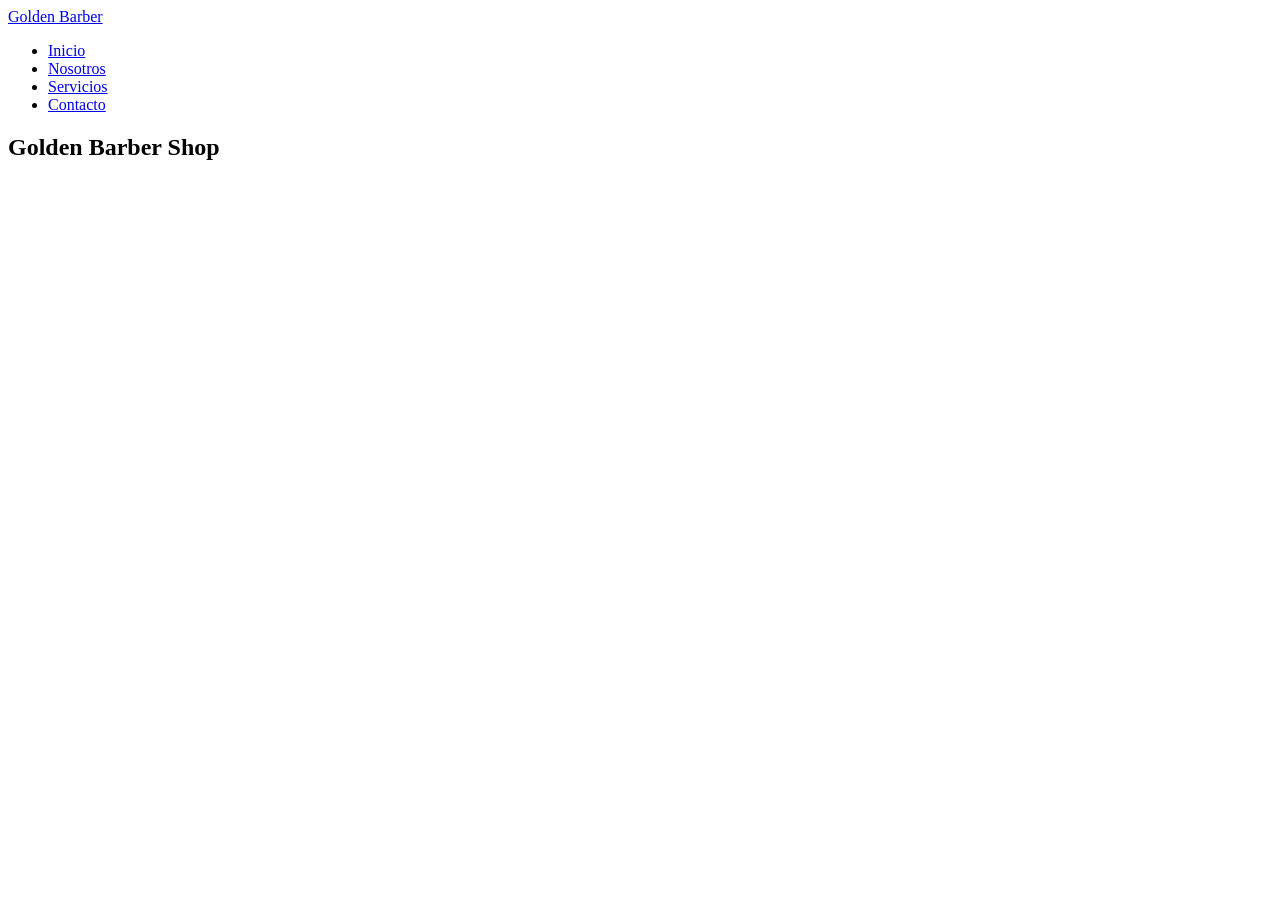
==== index.html @ d850bf94 "Implementado menu de navegacion" ====
<!DOCTYPE html>
<html lang="es">
<head>
    <meta charset="UTF-8">
    <meta name="viewport" content="width=device-width, initial-scale=1.0">
    <title>Golden Barber Shop</title>
    <link rel="stylesheet" href="./css/estilos.css">
</head>
<body>

<header class="header">

    <a href="index.html" class="logo">
        Golden Barber
    </a>

    <nav class="menu">
        <ul>
            <li><a href="index.html">Inicio</a></li>
            <li><a href="nosotros.html">Nosotros</a></li>
            <li><a href="servicios.html">Servicios</a></li>
            <li><a href="contacto.html">Contacto</a></li>
        </ul>
    </nav>

</header>

<main>
    <section class="portada">
        <h1>Golden Barber Shop</h1>
    </section>
</main>

<footer>
</footer>

</body>
</html>
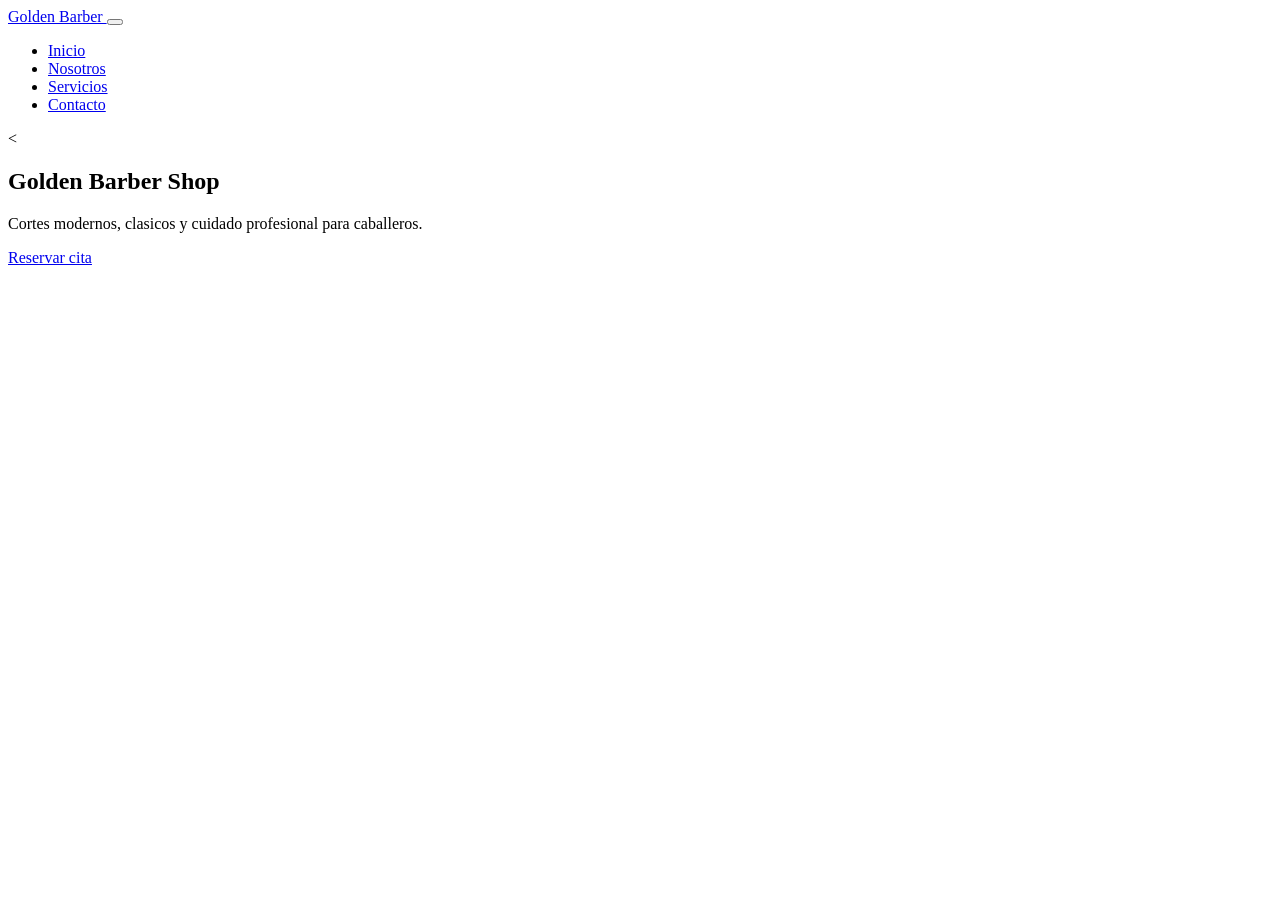
==== commit ac233640: "Agregada portada principal" ====
--- a/index.html
+++ b/index.html
@@ -14,6 +14,12 @@
         Golden Barber
     </a>
 
+    <button class="hamburguesa" id="btnMenu">
+    <span></span>
+    <span></span>
+    <span></span>
+</button>
+
     <nav class="menu">
         <ul>
             <li><a href="index.html">Inicio</a></li>
@@ -25,10 +31,22 @@
 
 </header>
 
-<main>
-    <section class="portada">
-        <h1>Golden Barber Shop</h1>
-    </section>
+<<main>
+
+<section class="portada">
+
+    <h1>Golden Barber Shop</h1>
+
+    <p>
+        Cortes modernos, clasicos y cuidado profesional para caballeros.
+    </p>
+
+    <a href="contacto.html" class="boton">
+        Reservar cita
+    </a>
+
+</section>
+
 </main>
 
 <footer>
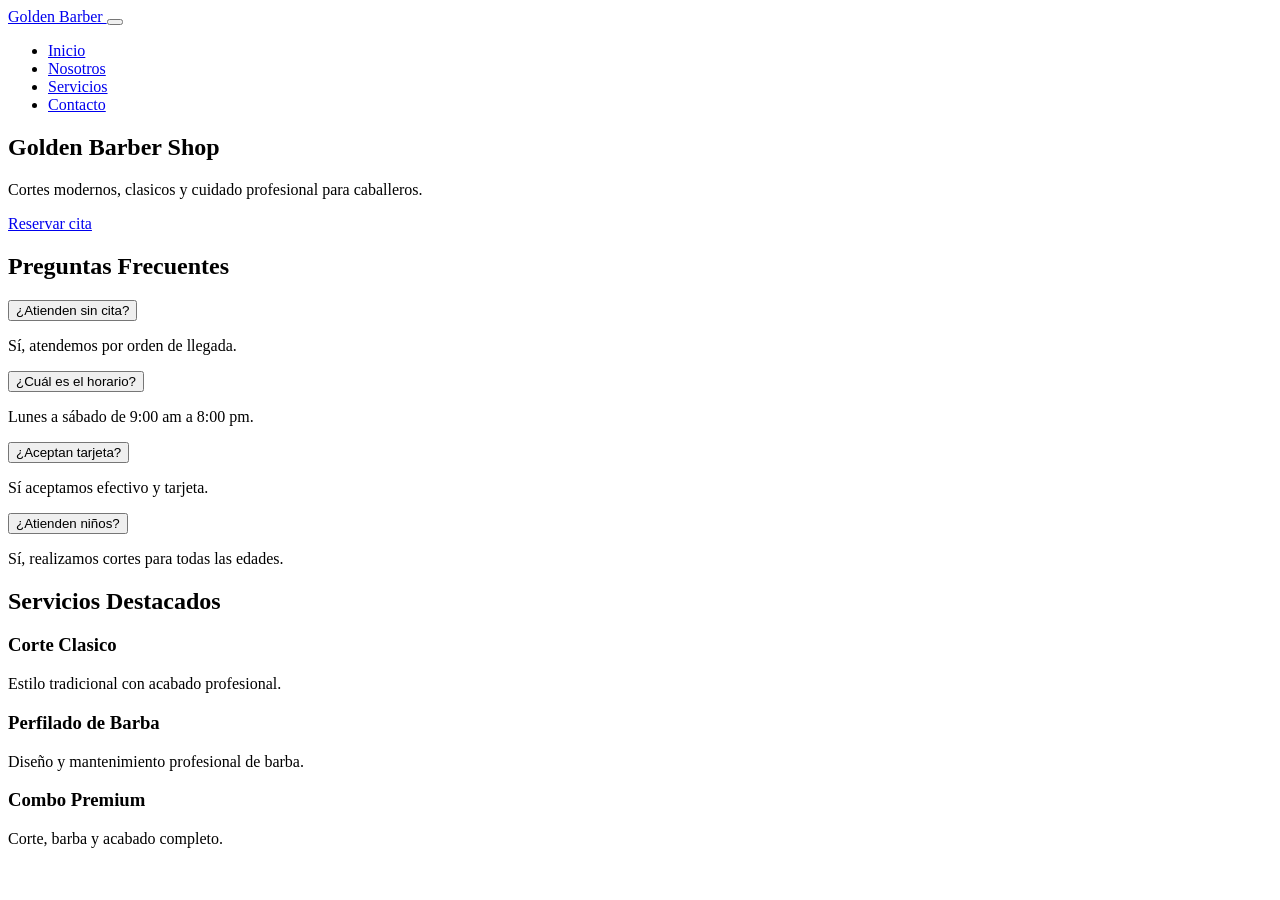
==== commit ad0e7b6b: "Implementadas tarjetas destacadas" ====
--- a/index.html
+++ b/index.html
@@ -31,21 +31,125 @@
 
 </header>
 
-<<main>
+<main>
 
-<section class="portada">
+    <section class="portada">
 
-    <h1>Golden Barber Shop</h1>
+        <h1>Golden Barber Shop</h1>
 
-    <p>
-        Cortes modernos, clasicos y cuidado profesional para caballeros.
-    </p>
+        <p>
+            Cortes modernos, clasicos y cuidado profesional para caballeros.
+        </p>
 
-    <a href="contacto.html" class="boton">
-        Reservar cita
-    </a>
+        <a href="contacto.html" class="boton">
+            Reservar cita
+        </a>
+
+    </section>
+<section class="preguntas contenedor">
+
+    <h2>Preguntas Frecuentes</h2>
+
+    <div class="accordion">
+
+        <div class="item">
+
+            <button class="titulo">
+                ¿Atienden sin cita?
+            </button>
+
+            <div class="contenido">
+                <p>
+                    Sí, atendemos por orden de llegada.
+                </p>
+            </div>
+
+        </div>
+
+        <div class="item">
+
+            <button class="titulo">
+                ¿Cuál es el horario?
+            </button>
+
+            <div class="contenido">
+                <p>
+                    Lunes a sábado de 9:00 am a 8:00 pm.
+                </p>
+            </div>
+
+        </div>
+
+        <div class="item">
+
+            <button class="titulo">
+                ¿Aceptan tarjeta?
+            </button>
+
+            <div class="contenido">
+                <p>
+                    Sí aceptamos efectivo y tarjeta.
+                </p>
+            </div>
+
+        </div>
+
+        <div class="item">
+
+            <button class="titulo">
+                ¿Atienden niños?
+            </button>
+
+            <div class="contenido">
+                <p>
+                    Sí, realizamos cortes para todas las edades.
+                </p>
+            </div>
+
+        </div>
+
+    </div>
 
 </section>
+    <section class="servicio contenedor">
+
+        <h2>Servicios Destacados</h2>
+
+        <div class="cards">
+
+            <article class="tarjeta">
+
+                <h3>Corte Clasico</h3>
+
+                <p>
+                    Estilo tradicional con acabado profesional.
+                </p>
+
+            </article>
+
+            <article class="tarjeta">
+
+                <h3>Perfilado de Barba</h3>
+
+                <p>
+                    Diseño y mantenimiento profesional de barba.
+                </p>
+
+            </article>
+
+            <article class="tarjeta">
+
+                <h3>Combo Premium</h3>
+
+                <p>
+                    Corte, barba y acabado completo.
+                </p>
+
+            </article>
+
+        </div>
+
+    </section>
 
 </main>
 
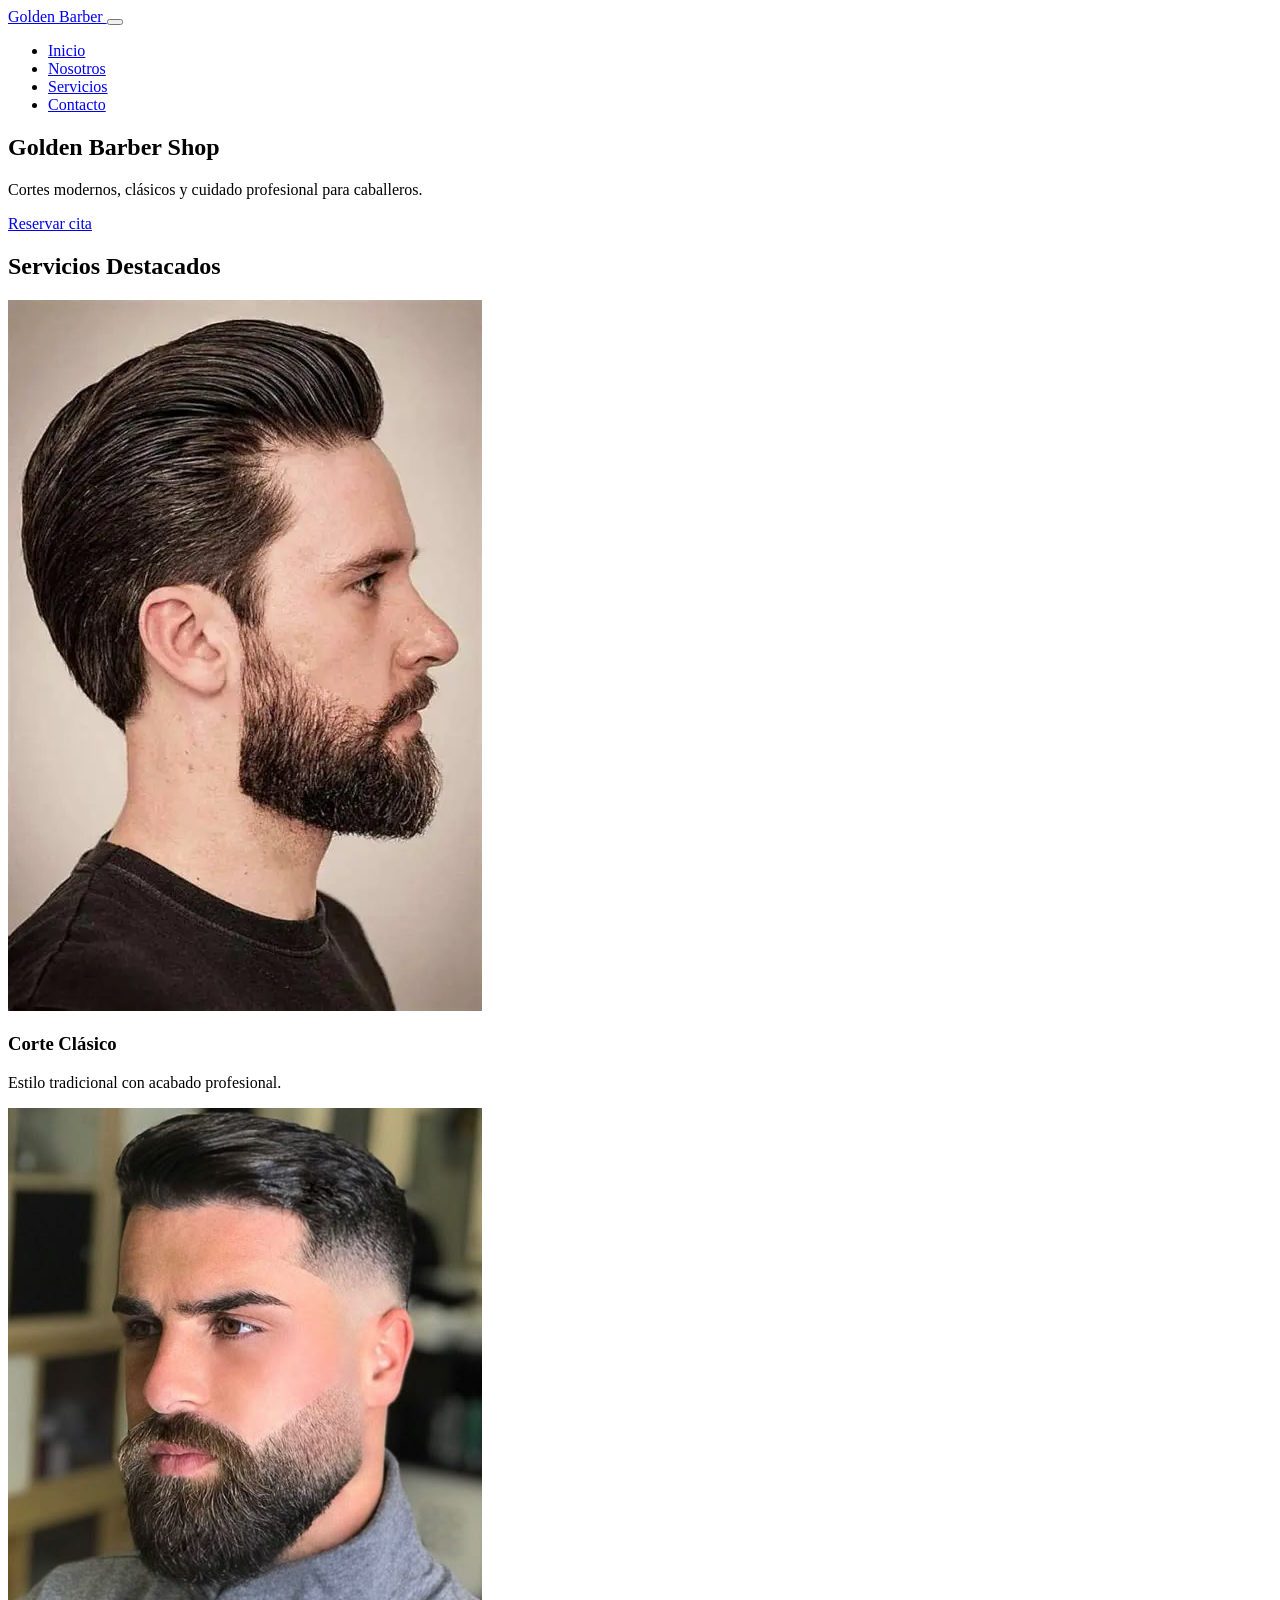
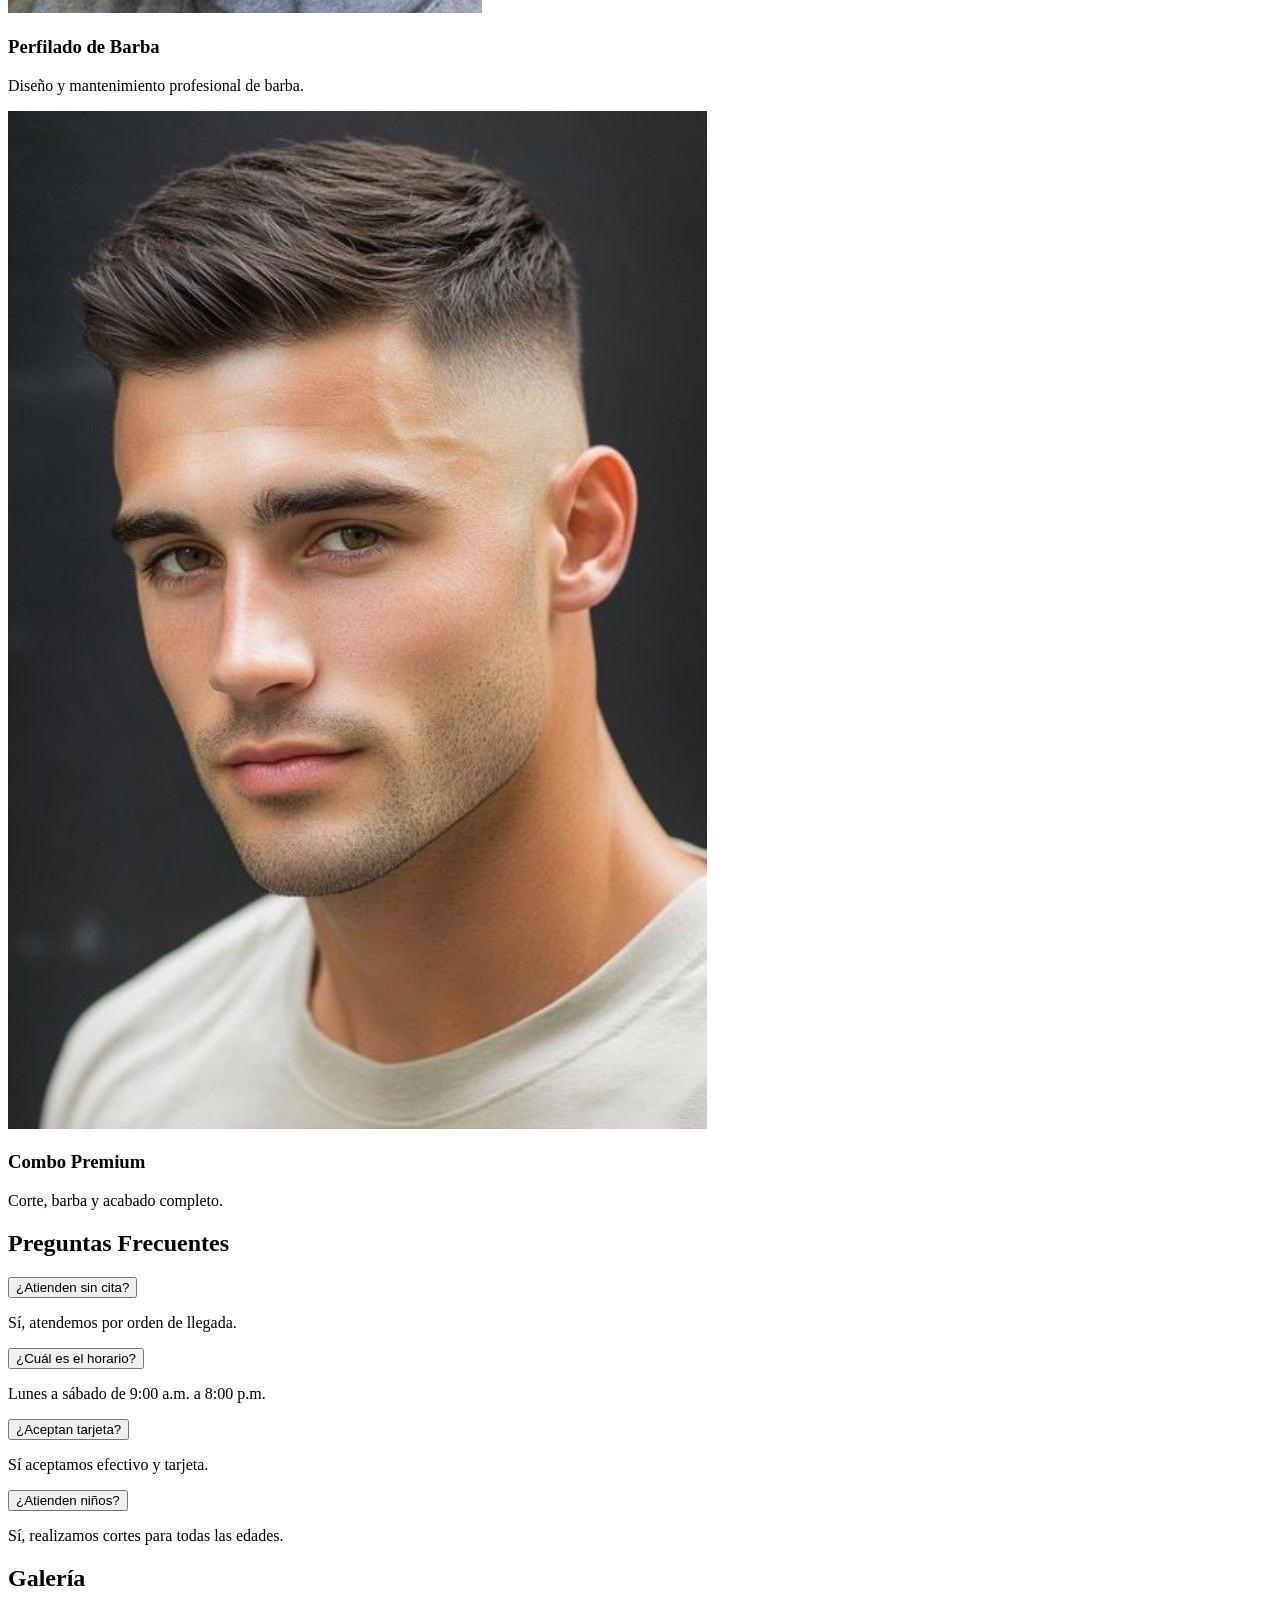
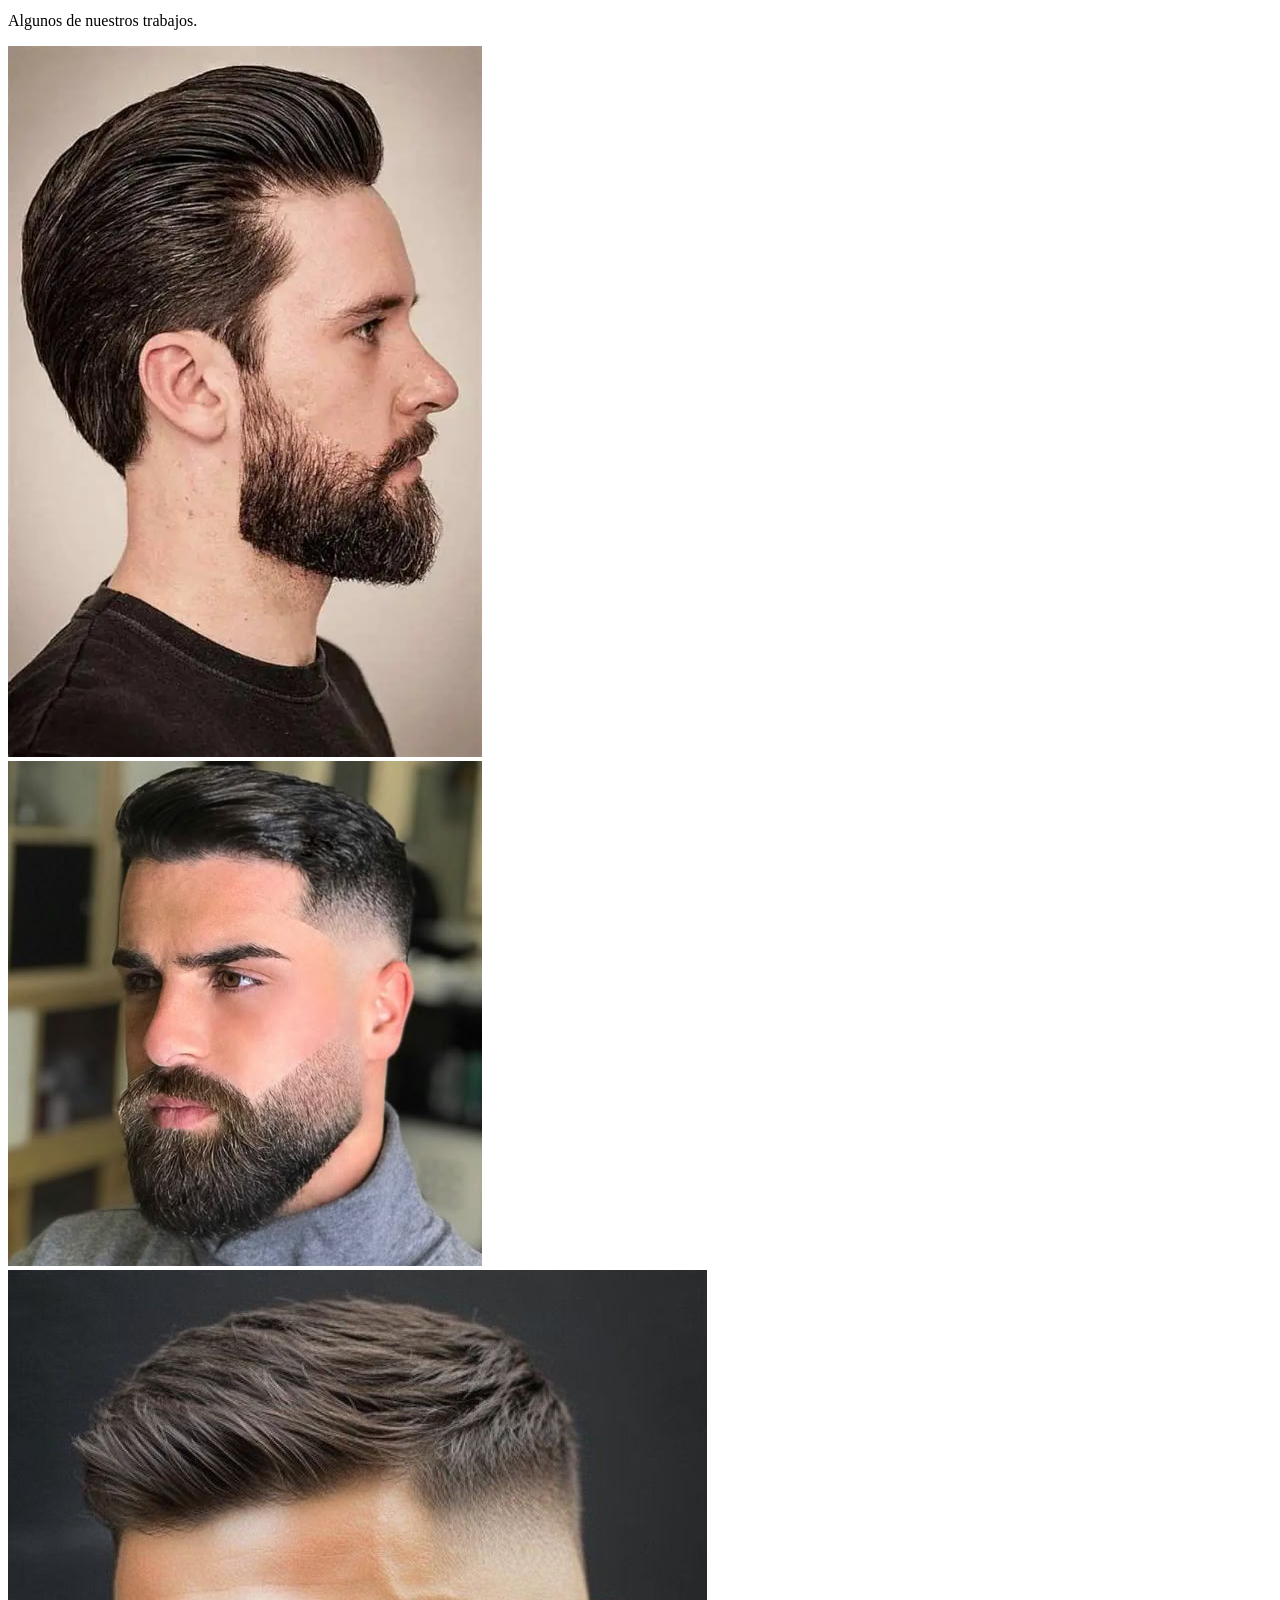
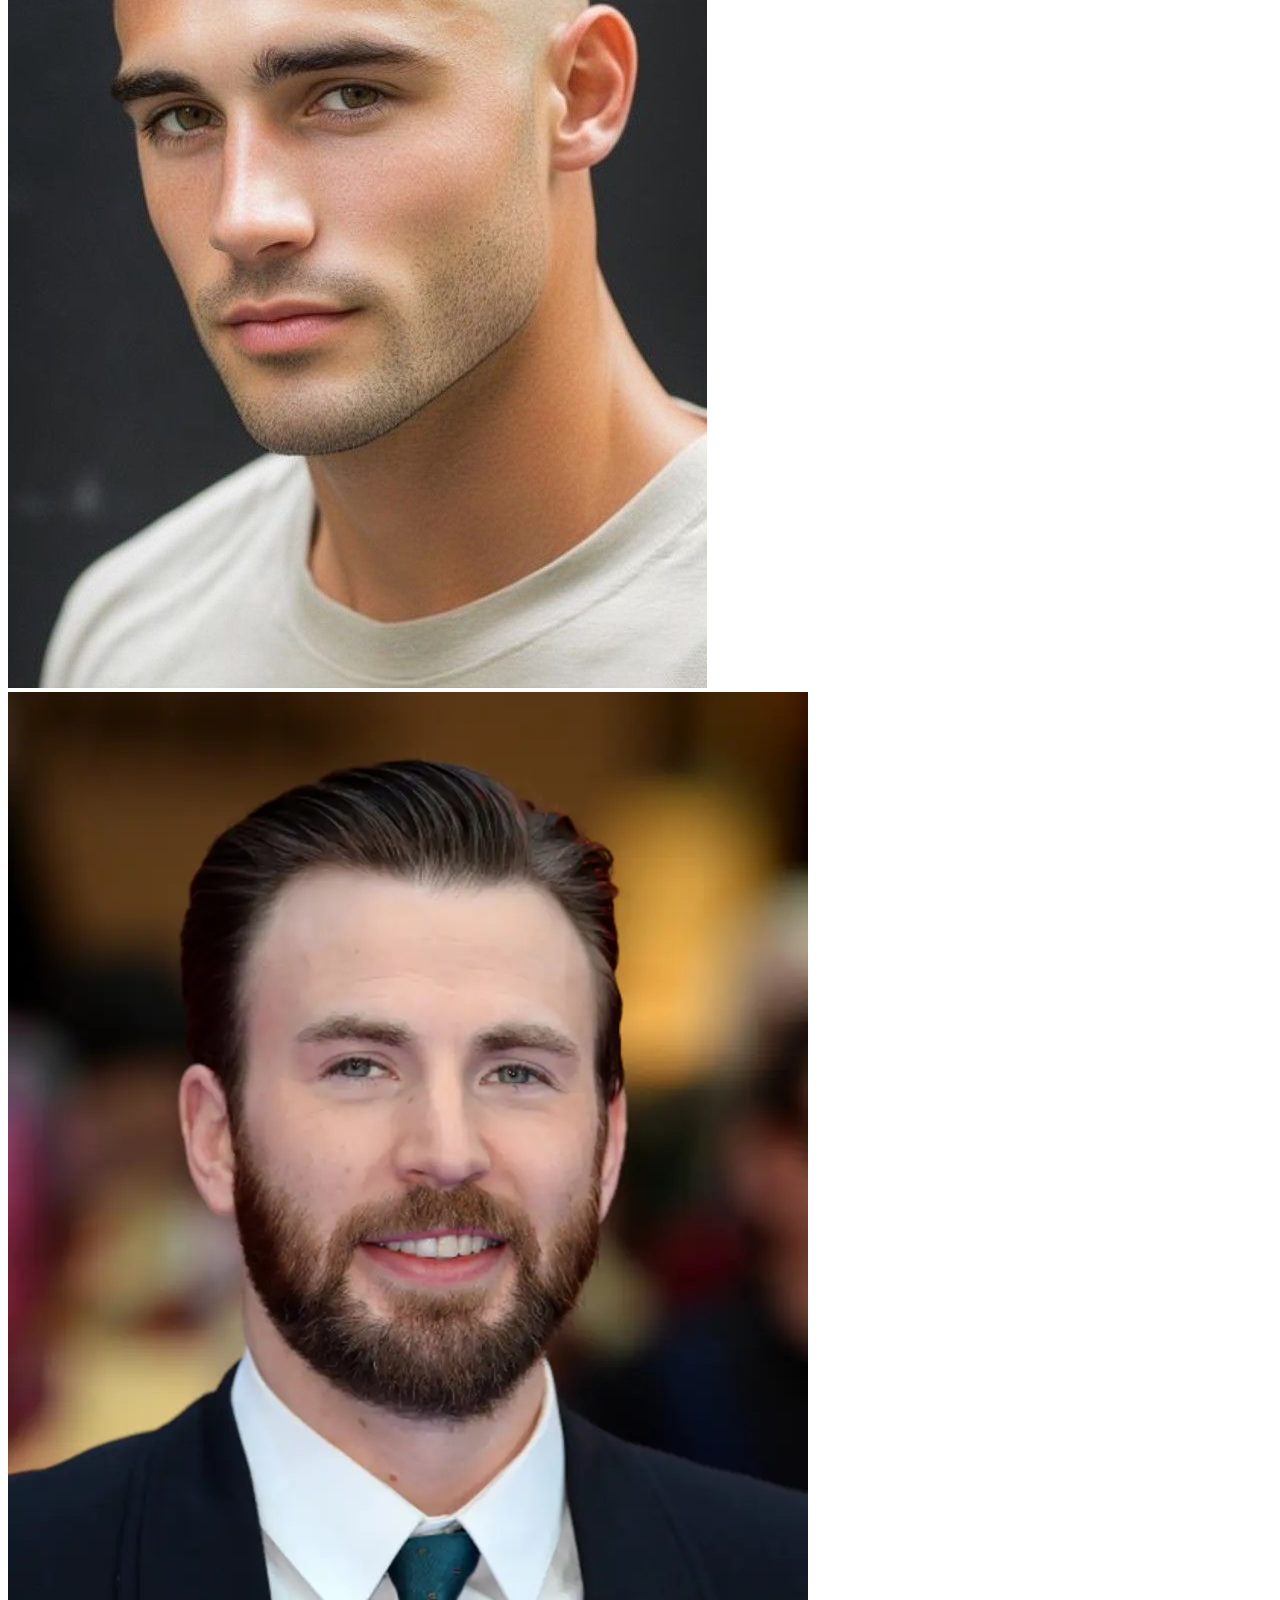
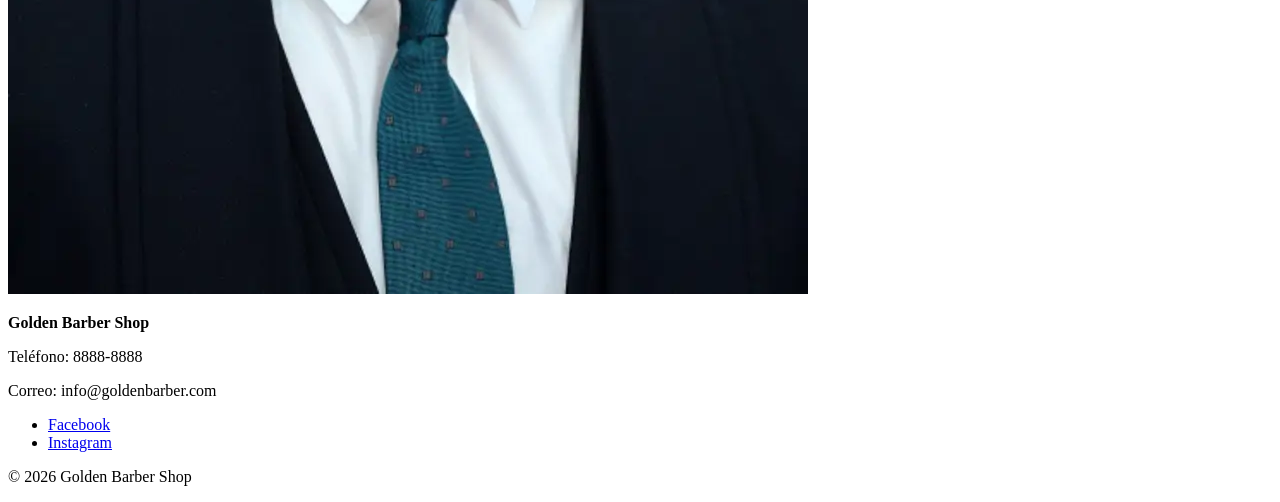
==== commit eb219ea7: "Implementado footer global" ====
--- a/index.html
+++ b/index.html
@@ -15,10 +15,10 @@
     </a>
 
     <button class="hamburguesa" id="btnMenu">
-    <span></span>
-    <span></span>
-    <span></span>
-</button>
+        <span></span>
+        <span></span>
+        <span></span>
+    </button>
 
     <nav class="menu">
         <ul>
@@ -38,7 +38,7 @@
         <h1>Golden Barber Shop</h1>
 
         <p>
-            Cortes modernos, clasicos y cuidado profesional para caballeros.
+            Cortes modernos, clásicos y cuidado profesional para caballeros.
         </p>
 
         <a href="contacto.html" class="boton">
@@ -46,71 +46,7 @@
         </a>
 
     </section>
-<section class="preguntas contenedor">
-
-    <h2>Preguntas Frecuentes</h2>
-
-    <div class="accordion">
-
-        <div class="item">
-
-            <button class="titulo">
-                ¿Atienden sin cita?
-            </button>
-
-            <div class="contenido">
-                <p>
-                    Sí, atendemos por orden de llegada.
-                </p>
-            </div>
-
-        </div>
-
-        <div class="item">
-
-            <button class="titulo">
-                ¿Cuál es el horario?
-            </button>
-
-            <div class="contenido">
-                <p>
-                    Lunes a sábado de 9:00 am a 8:00 pm.
-                </p>
-            </div>
-
-        </div>
-
-        <div class="item">
-
-            <button class="titulo">
-                ¿Aceptan tarjeta?
-            </button>
-
-            <div class="contenido">
-                <p>
-                    Sí aceptamos efectivo y tarjeta.
-                </p>
-            </div>
-
-        </div>
-
-        <div class="item">
-
-            <button class="titulo">
-                ¿Atienden niños?
-            </button>
-
-            <div class="contenido">
-                <p>
-                    Sí, realizamos cortes para todas las edades.
-                </p>
-            </div>
-
-        </div>
-
-    </div>
-
-</section>
+
     <section class="servicio contenedor">
 
         <h2>Servicios Destacados</h2>
@@ -119,7 +55,9 @@
 
             <article class="tarjeta">
 
-                <h3>Corte Clasico</h3>
+                <img src="./img/corte1.jpg" alt="Corte clásico">
+
+                <h3>Corte Clásico</h3>
 
                 <p>
                     Estilo tradicional con acabado profesional.
@@ -129,6 +67,8 @@
 
             <article class="tarjeta">
 
+                <img src="./img/corte2.jpg" alt="Perfilado de barba">
+
                 <h3>Perfilado de Barba</h3>
 
                 <p>
@@ -139,6 +79,8 @@
 
             <article class="tarjeta">
 
+                <img src="./img/corte3.jpg" alt="Combo premium">
+
                 <h3>Combo Premium</h3>
 
                 <p>
@@ -151,10 +93,145 @@
 
     </section>
 
+    <section class="preguntas contenedor">
+
+        <h2>Preguntas Frecuentes</h2>
+
+        <div class="accordion">
+
+            <div class="item">
+
+                <button class="titulo">
+                    ¿Atienden sin cita?
+                </button>
+
+                <div class="contenido">
+                    <p>
+                        Sí, atendemos por orden de llegada.
+                    </p>
+                </div>
+
+            </div>
+
+            <div class="item">
+
+                <button class="titulo">
+                    ¿Cuál es el horario?
+                </button>
+
+                <div class="contenido">
+                    <p>
+                        Lunes a sábado de 9:00 a.m. a 8:00 p.m.
+                    </p>
+                </div>
+
+            </div>
+
+            <div class="item">
+
+                <button class="titulo">
+                    ¿Aceptan tarjeta?
+                </button>
+
+                <div class="contenido">
+                    <p>
+                        Sí aceptamos efectivo y tarjeta.
+                    </p>
+                </div>
+
+            </div>
+
+            <div class="item">
+
+                <button class="titulo">
+                    ¿Atienden niños?
+                </button>
+
+                <div class="contenido">
+                    <p>
+                        Sí, realizamos cortes para todas las edades.
+                    </p>
+                </div>
+
+            </div>
+
+        </div>
+
+    </section>
+
+    <section class="galeria contenedor">
+
+        <h2>Galería</h2>
+
+        <p>
+            Algunos de nuestros trabajos.
+        </p>
+
+        <div class="cards">
+
+            <article class="tarjeta">
+                <img src="./img/corte1.jpg" alt="Corte clásico">
+            </article>
+
+            <article class="tarjeta">
+                <img src="./img/corte2.jpg" alt="Perfilado de barba">
+            </article>
+
+            <article class="tarjeta">
+                <img src="./img/corte3.jpg" alt="Fade profesional">
+            </article>
+
+            <article class="tarjeta">
+                <img src="./img/corte4.jpg" alt="Cliente satisfecho">
+            </article>
+
+        </div>
+
+    </section>
+
 </main>
 
-<footer>
+<footer class="footer">
+
+    <div>
+
+        <p>
+            <strong>Golden Barber Shop</strong>
+        </p>
+
+        <p>
+            Teléfono: 8888-8888
+        </p>
+
+        <p>
+            Correo: info@goldenbarber.com
+        </p>
+
+    </div>
+
+    <ul class="redes">
+
+        <li>
+            <a href="https://www.facebook.com/" target="_blank">
+                Facebook
+            </a>
+        </li>
+
+        <li>
+            <a href="https://www.instagram.com/" target="_blank">
+                Instagram
+            </a>
+        </li>
+
+    </ul>
+
+    <p>
+        &copy; 2026 Golden Barber Shop
+    </p>
+
 </footer>
+
+<script src="./js/main.js"></script>
 
 </body>
 </html>
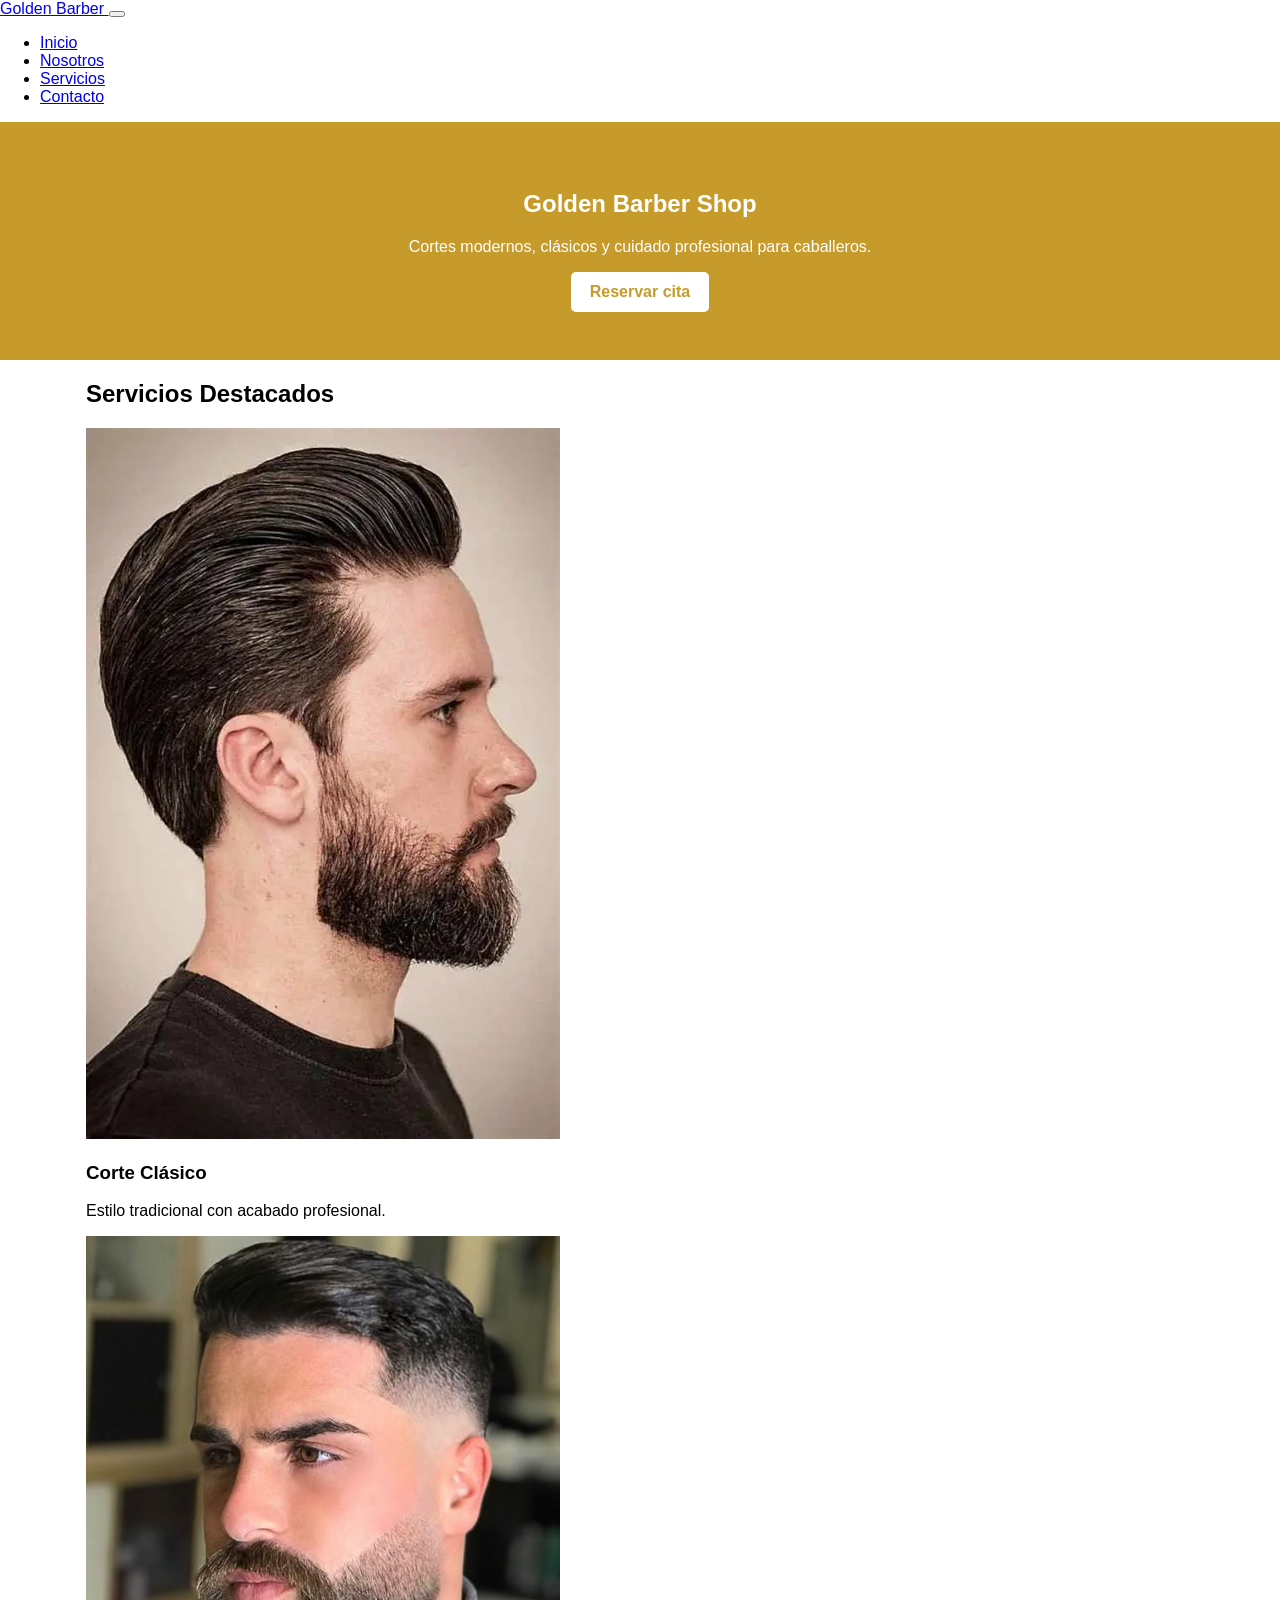
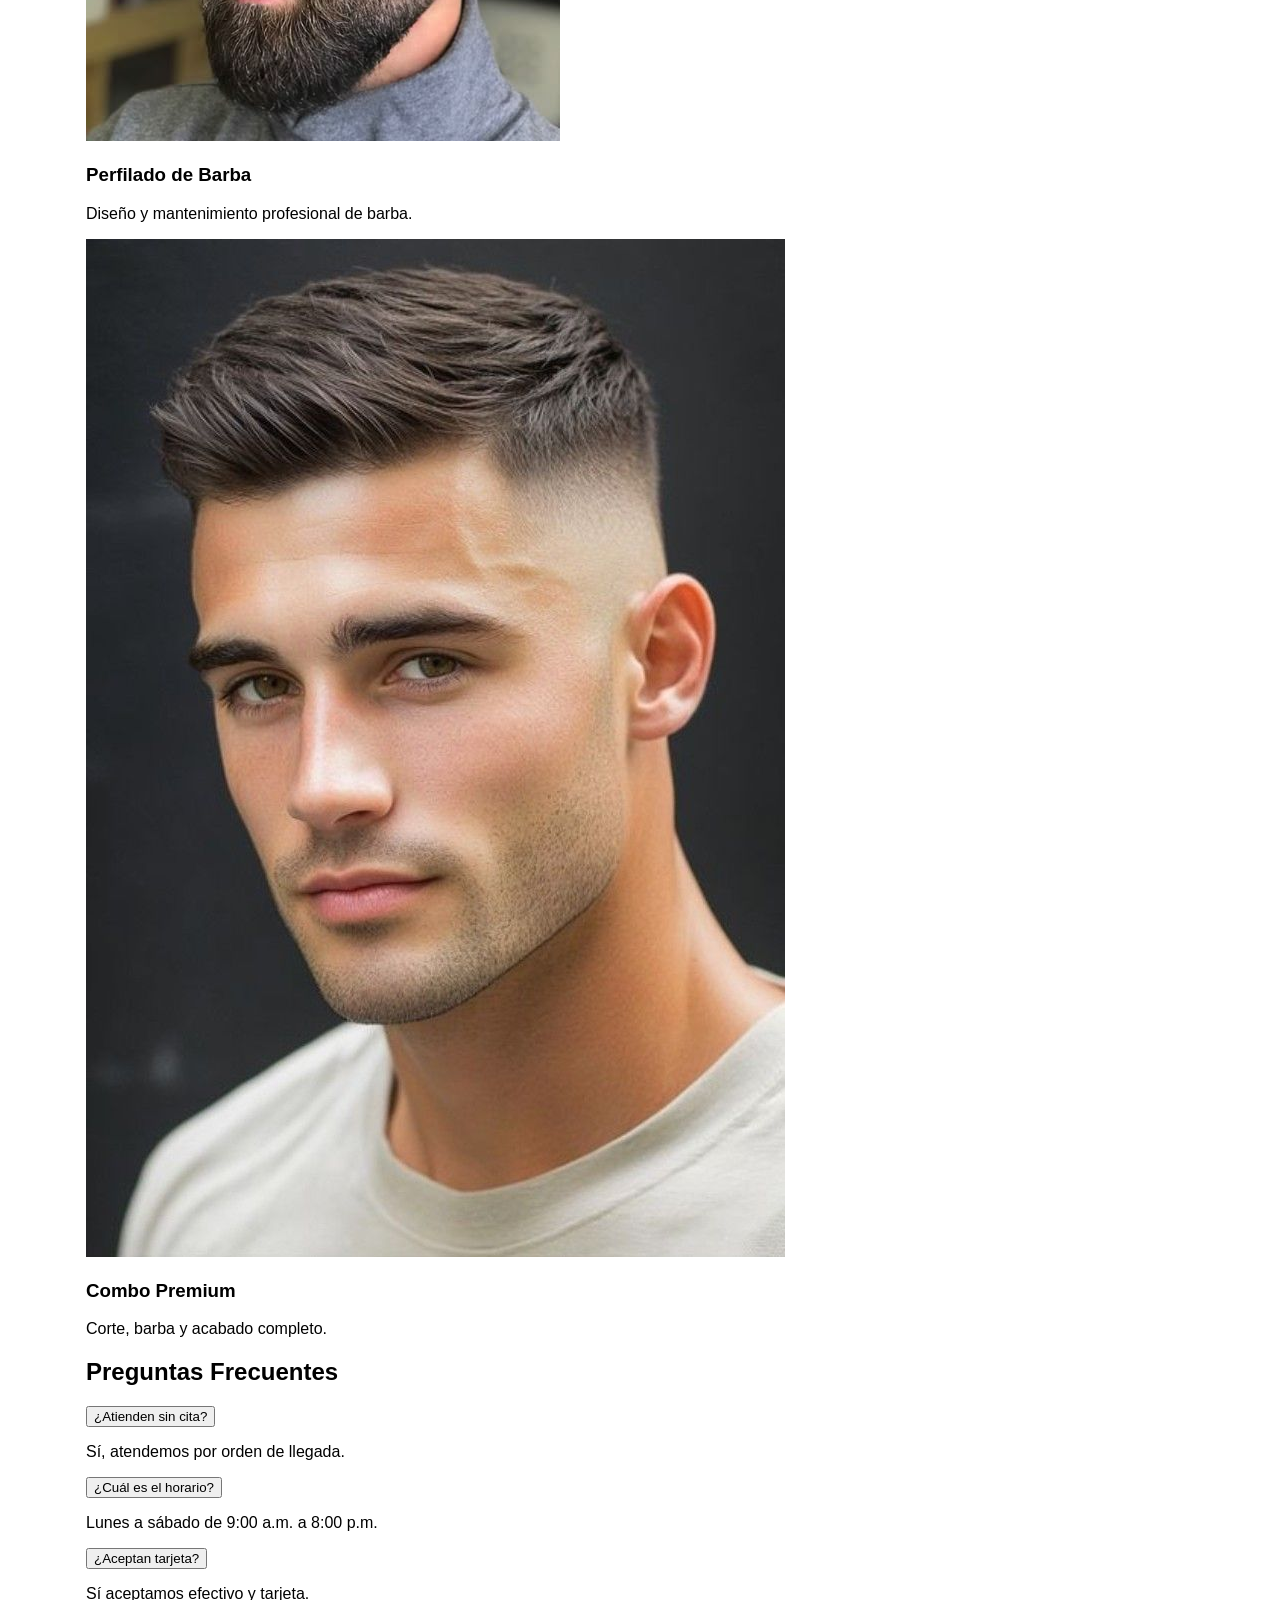
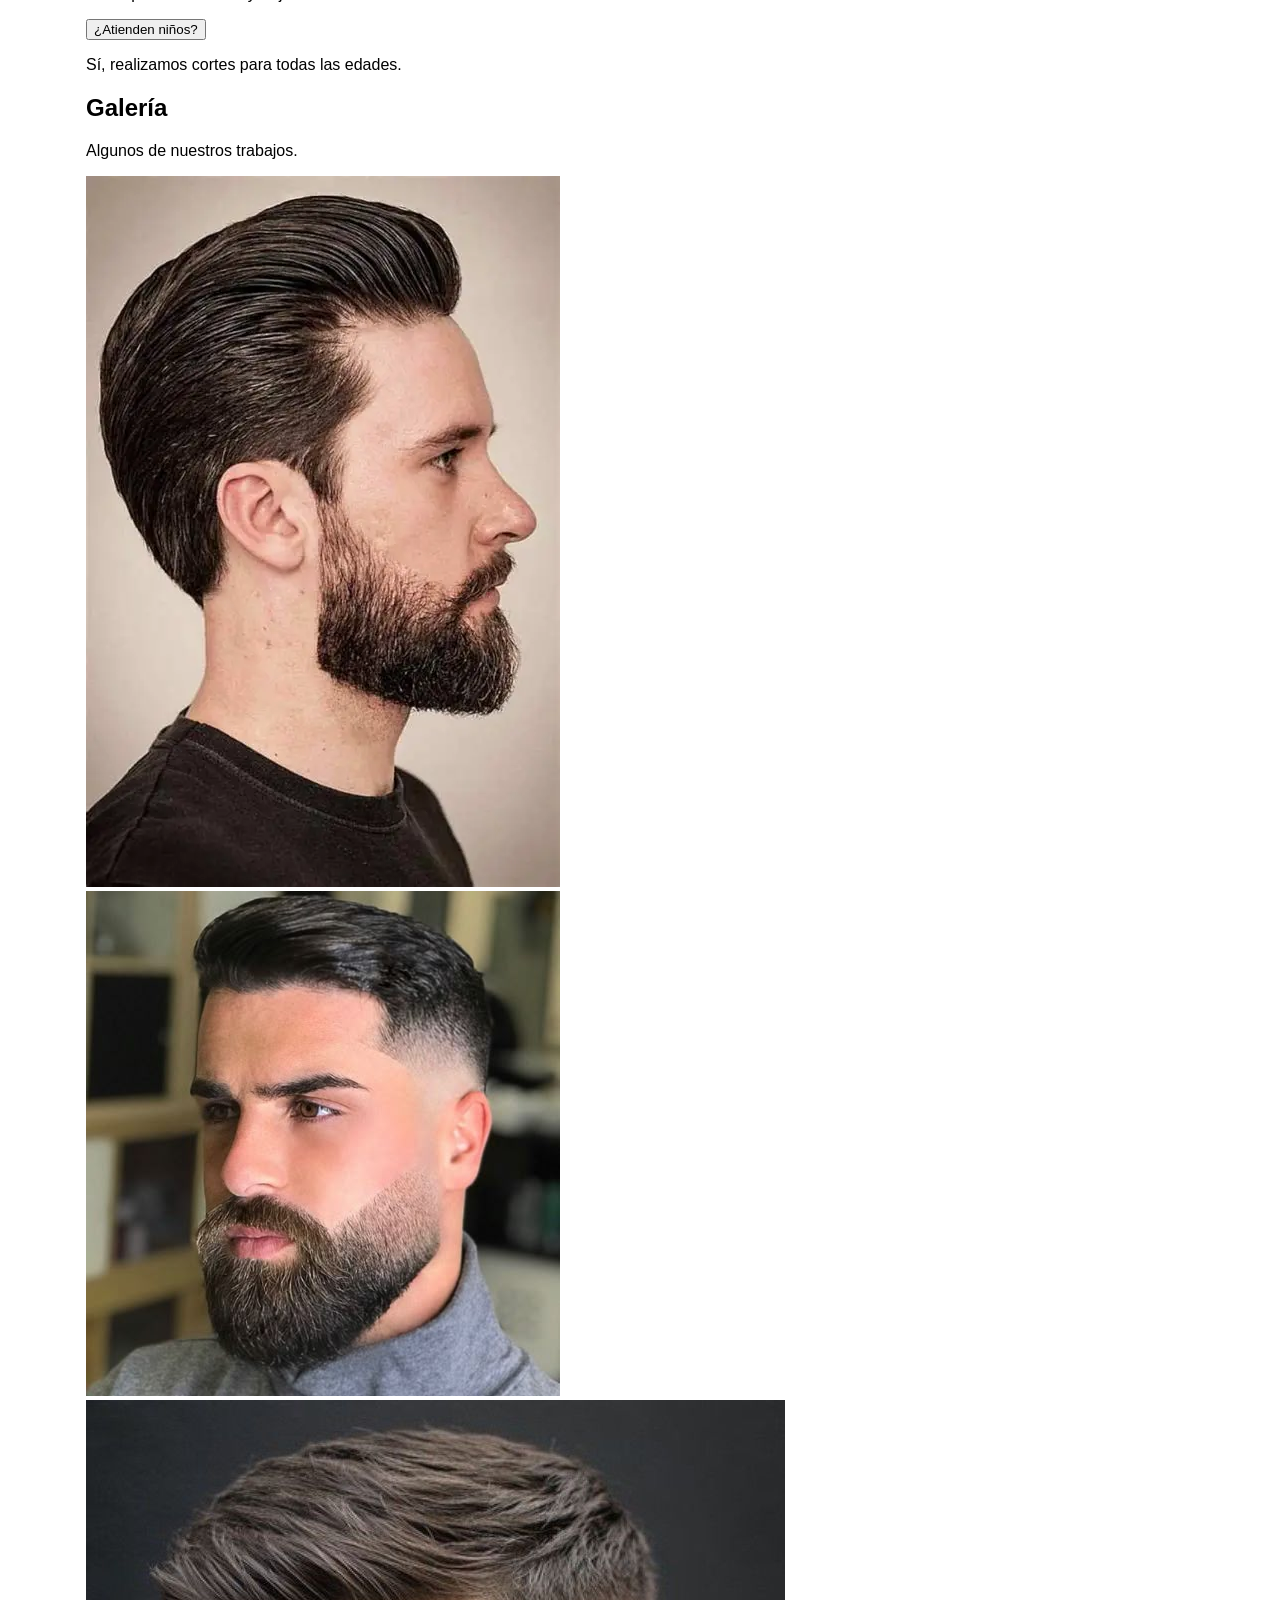
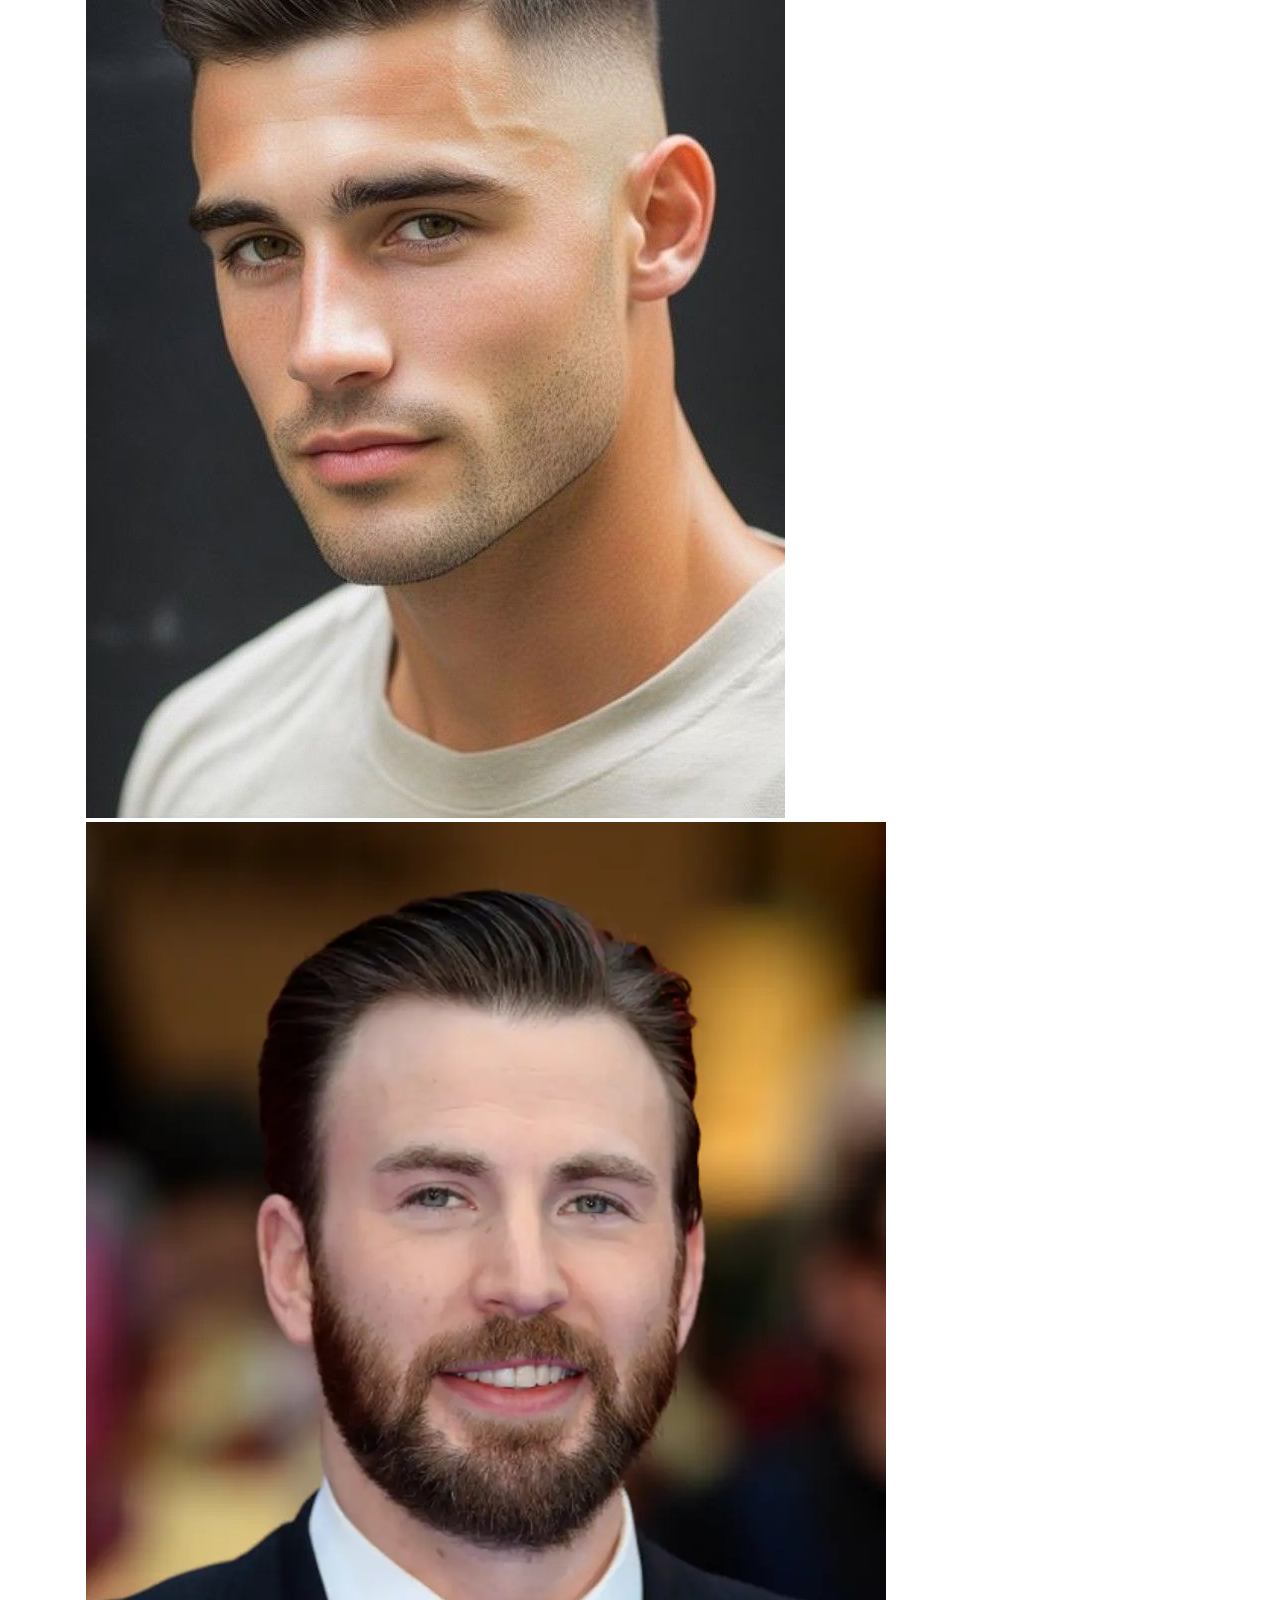
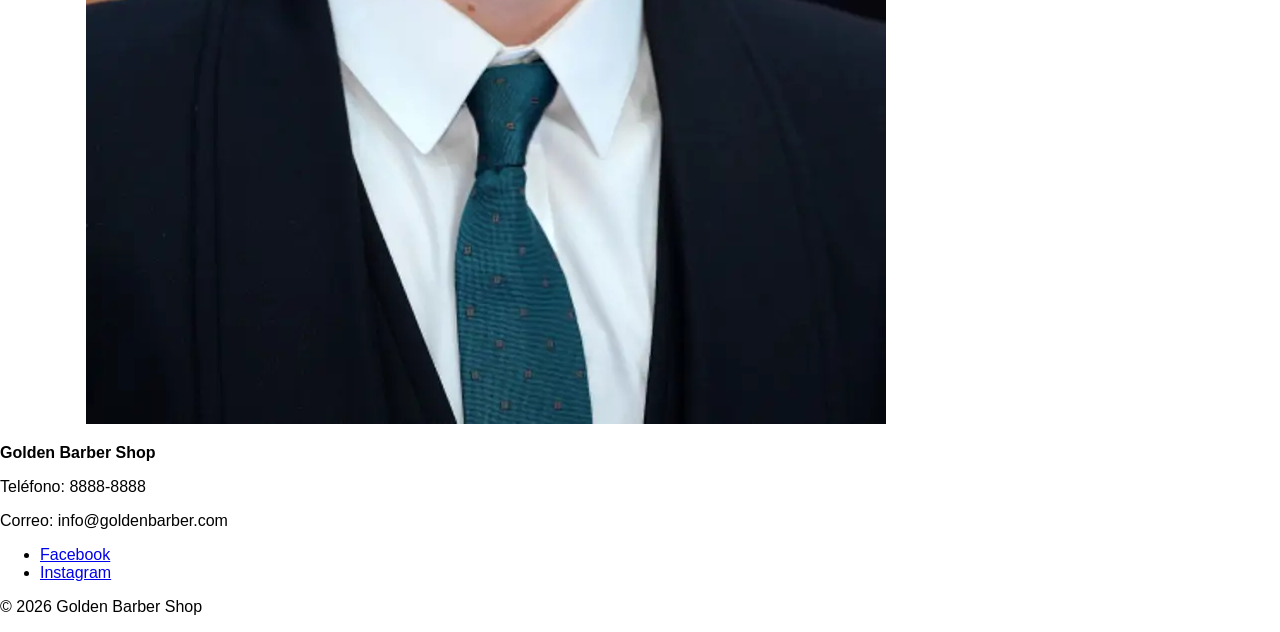
==== commit 70a88b49: "Aplicados estilos de portada" ====
--- a/index.html
+++ b/index.html
@@ -233,5 +233,6 @@
 
 <script src="./js/main.js"></script>
 
+<script src="./js/main.js"></script>
 </body>
 </html>
--- a/css/estilos.css
+++ b/css/estilos.css
@@ -0,0 +1,37 @@
+*{
+    box-sizing:border-box;
+}
+
+body{
+    margin:0;
+    font-family:Arial, Helvetica, sans-serif;
+}
+
+:root{
+    --color-principal:#c79a2c;
+    --color-texto:#222;
+    --ancho-max:1140px;
+}
+
+.contenedor{
+    width:100%;
+    max-width:var(--ancho-max);
+    margin:0 auto;
+    padding:0 1rem;
+}
+.portada{
+    background-color:var(--color-principal);
+    color:white;
+    text-align:center;
+    padding:3rem 1rem;
+}
+
+.boton{
+    display:inline-block;
+    background:white;
+    color:var(--color-principal);
+    text-decoration:none;
+    padding:0.7rem 1.2rem;
+    border-radius:5px;
+    font-weight:bold;
+}
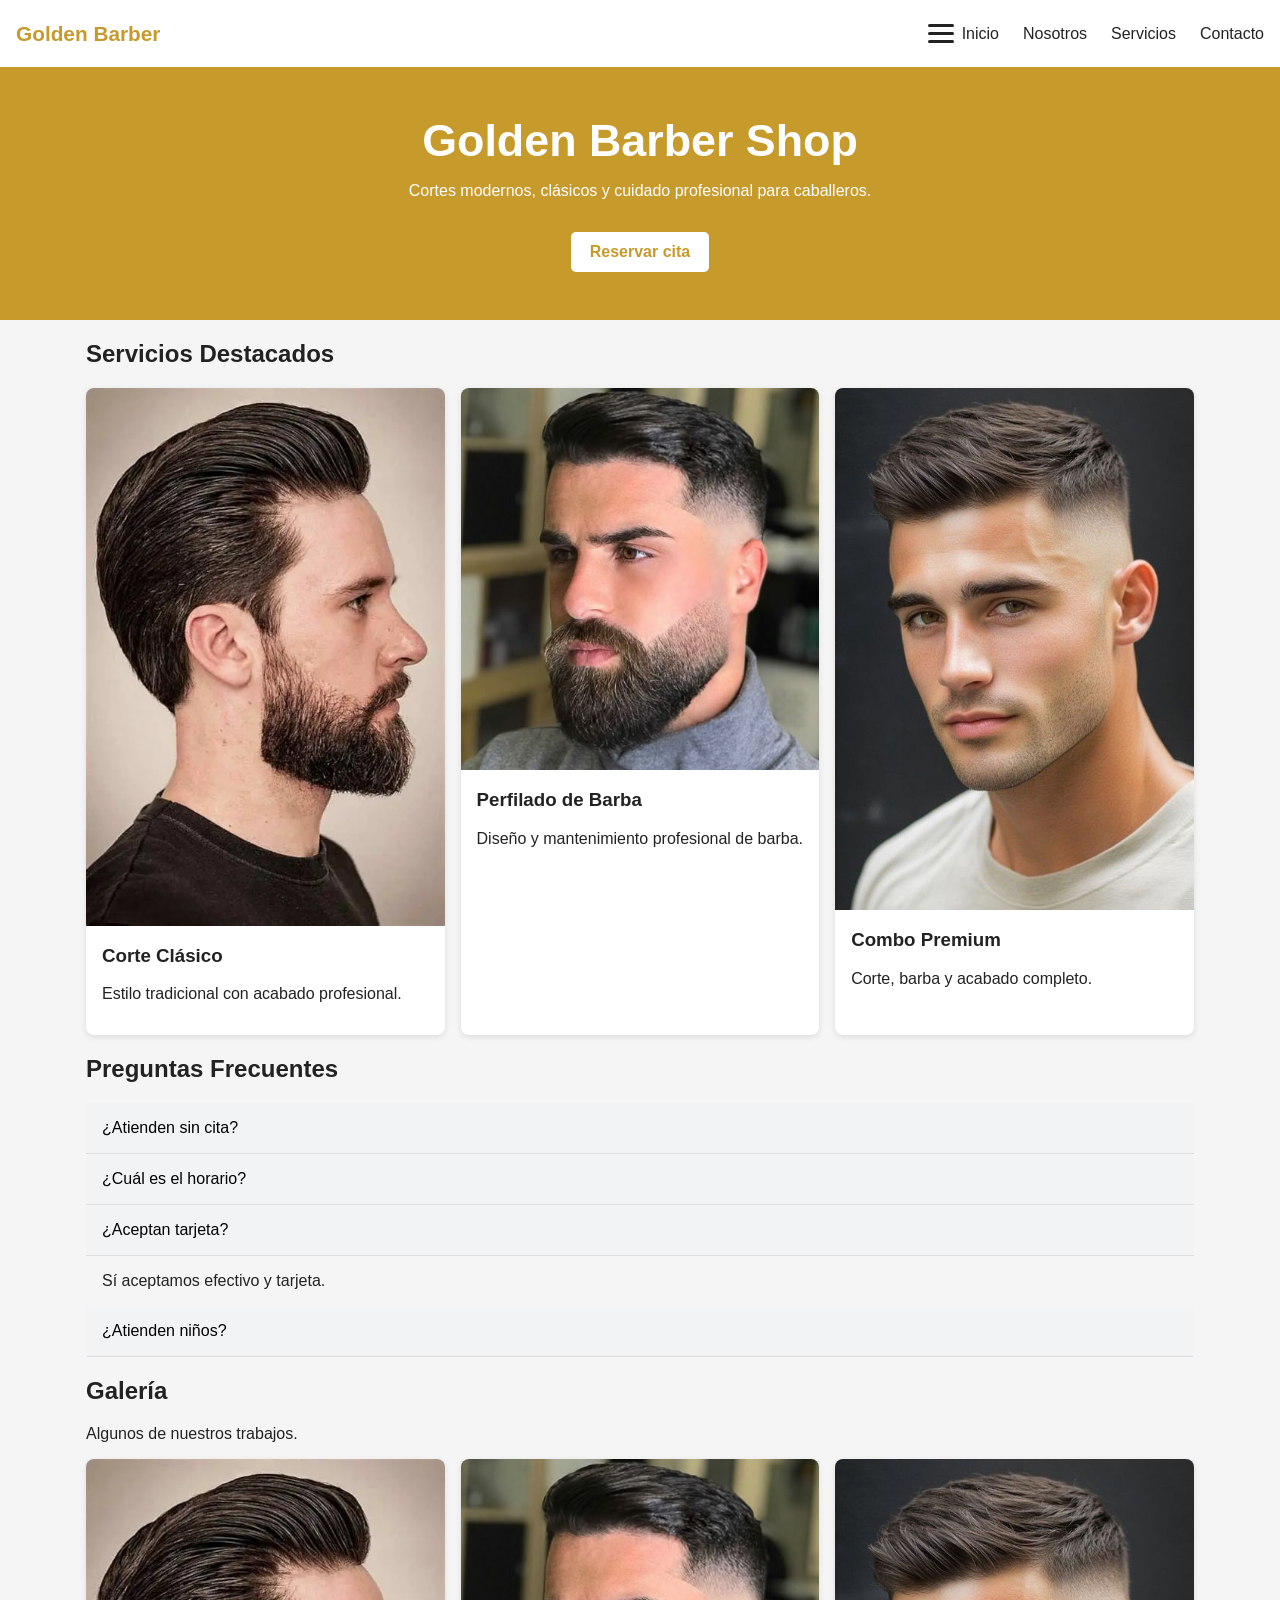
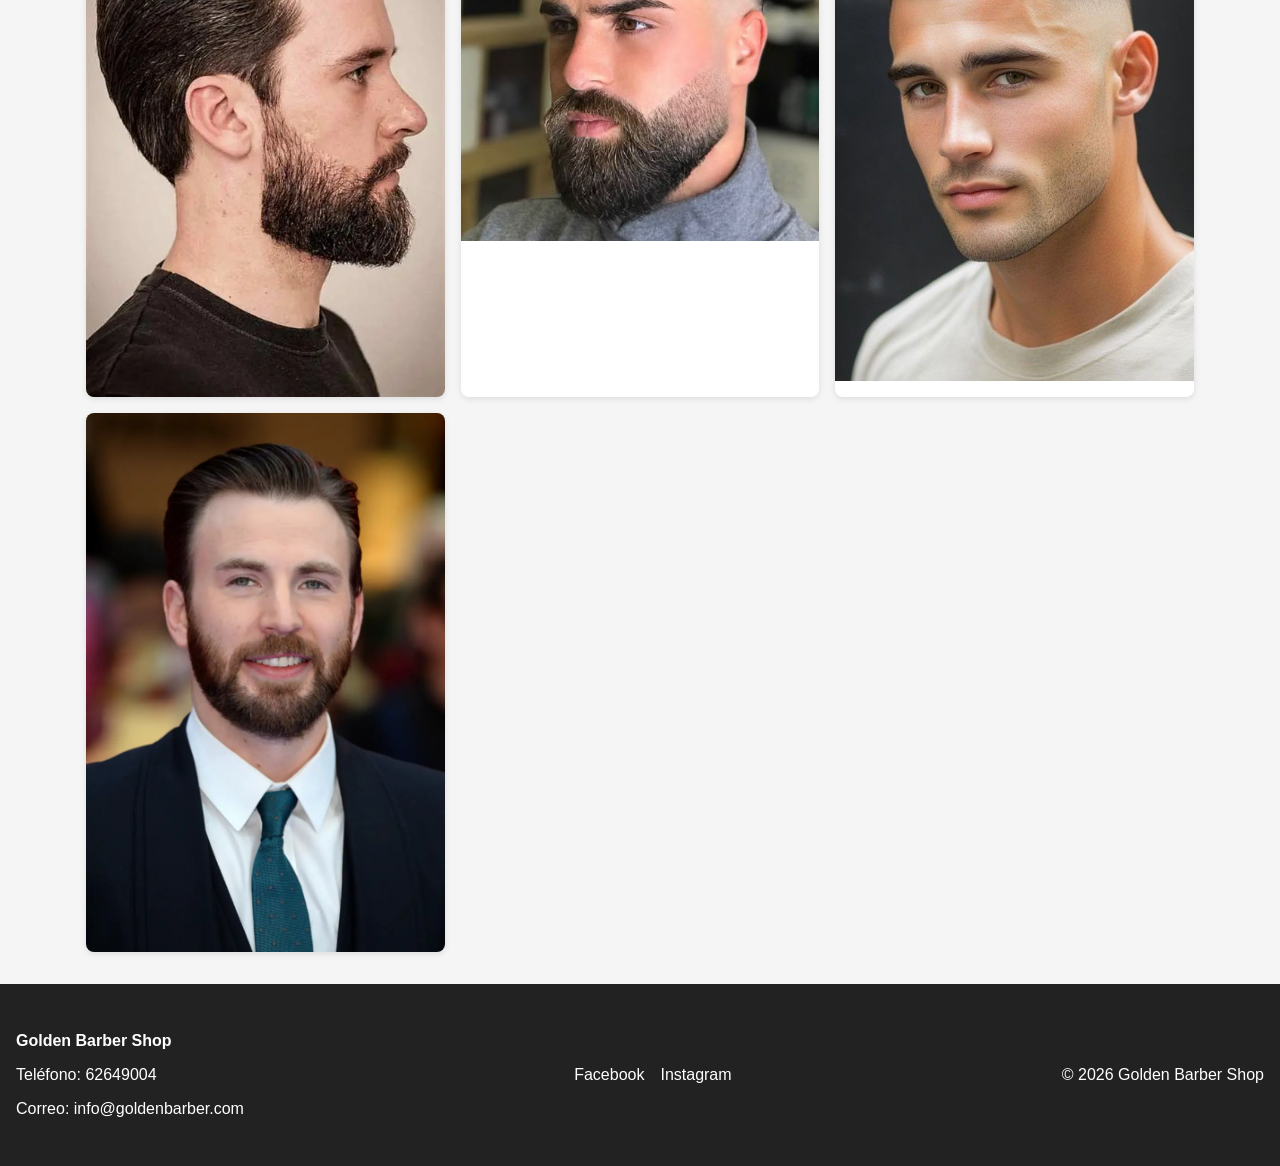
==== commit 119269b4: "Primer commit" ====
--- a/index.html
+++ b/index.html
@@ -127,23 +127,23 @@
 
             </div>
 
+            <div class="item activo">
+
+                <button class="titulo">
+                    ¿Aceptan tarjeta?
+                </button>
+
+                <div class="contenido">
+                    <p>
+                        Sí aceptamos efectivo y tarjeta.
+                    </p>
+                </div>
+
+            </div>
+
             <div class="item">
 
                 <button class="titulo">
-                    ¿Aceptan tarjeta?
-                </button>
-
-                <div class="contenido">
-                    <p>
-                        Sí aceptamos efectivo y tarjeta.
-                    </p>
-                </div>
-
-            </div>
-
-            <div class="item">
-
-                <button class="titulo">
                     ¿Atienden niños?
                 </button>
 
@@ -200,7 +200,8 @@
         </p>
 
         <p>
-            Teléfono: 8888-8888
+            Teléfono: 62649004
+        
         </p>
 
         <p>
@@ -233,6 +234,5 @@
 
 <script src="./js/main.js"></script>
 
-<script src="./js/main.js"></script>
 </body>
 </html>
--- a/css/estilos.css
+++ b/css/estilos.css
@@ -1,3 +1,5 @@
+/* Reset */
+
 *{
     box-sizing:border-box;
 }
@@ -5,7 +7,11 @@
 body{
     margin:0;
     font-family:Arial, Helvetica, sans-serif;
-}
+    color:var(--color-texto);
+    background:#f5f5f5;
+}
+
+/* Variables */
 
 :root{
     --color-principal:#c79a2c;
@@ -13,17 +19,80 @@
     --ancho-max:1140px;
 }
 
+/* Contenedor */
+
 .contenedor{
     width:100%;
     max-width:var(--ancho-max);
     margin:0 auto;
     padding:0 1rem;
 }
+
+/* Header */
+
+.header{
+    display:flex;
+    justify-content:space-between;
+    align-items:center;
+    padding:1rem;
+    background:white;
+}
+
+.logo{
+    font-size:1.3rem;
+    font-weight:bolder;
+    color:var(--color-principal);
+    text-decoration:none;
+}
+
+.menu ul{
+    display:flex;
+    gap:1.5rem;
+    list-style:none;
+    margin:0;
+    padding:0;
+}
+
+.menu a{
+    color:var(--color-texto);
+    text-decoration:none;
+}
+
+.menu a:hover{
+    color:var(--color-principal);
+}
+
+/* Hamburguesa */
+
+.hamburguesa{
+    display:flex;
+    flex-direction:column;
+    gap:5px;
+    padding:0.5rem;
+    background:none;
+    border:0;
+    cursor:pointer;
+}
+
+.hamburguesa span{
+    display:block;
+    width:26px;
+    height:3px;
+    background-color:var(--color-texto);
+    border-radius:2px;
+}
+
+/* Portada */
+
 .portada{
+    padding:3rem 1rem;
+    text-align:center;
     background-color:var(--color-principal);
     color:white;
-    text-align:center;
-    padding:3rem 1rem;
+}
+
+.portada h1{
+    margin:0 0 1rem;
 }
 
 .boton{
@@ -34,4 +103,155 @@
     padding:0.7rem 1.2rem;
     border-radius:5px;
     font-weight:bold;
+    margin-top:1rem;
+}
+
+/* Cards */
+
+.cards{
+    display:flex;
+    flex-wrap:wrap;
+    gap:1rem;
+}
+
+.tarjeta{
+    width:100%;
+    background:white;
+    border-radius:8px;
+    box-shadow:0 2px 6px rgba(0,0,0,.1);
+    overflow:hidden;
+}
+
+.tarjeta img{
+    width:100%;
+    display:block;
+}
+
+.tarjeta h3{
+    padding:0 1rem;
+}
+
+.tarjeta p{
+    padding:0 1rem 1rem;
+}
+
+/* Accordion */
+
+.accordion .titulo{
+    width:100%;
+    padding:1rem;
+    text-align:left;
+    font-size:1rem;
+    background:#f1f3f5;
+    border:0;
+    border-bottom:1px solid #ddd;
+    cursor:pointer;
+}
+
+.accordion .contenido{
+    display:none;
+    padding:0 1rem;
+}
+
+.accordion .item.activo .contenido{
+    display:block;
+}
+
+/* Formulario */
+
+form{
+    display:flex;
+    flex-direction:column;
+    gap:0.8rem;
+}
+
+input,
+textarea{
+    padding:0.7rem;
+    border:1px solid #ccc;
+    border-radius:4px;
+}
+
+/* Footer */
+
+.footer{
+    display:flex;
+    flex-direction:column;
+    gap:1rem;
+    padding:2rem 1rem;
+    background:#222;
+    color:white;
+    text-align:center;
+    margin-top:2rem;
+}
+
+.footer a{
+    color:white;
+    text-decoration:none;
+}
+
+.redes{
+    display:flex;
+    justify-content:center;
+    gap:1rem;
+    list-style:none;
+    padding:0;
+    margin:0;
+}
+
+
+.menu{
+    display:none;
+}
+
+/* 501px */
+
+@media(min-width:501px){
+
+    .portada h1{
+        font-size:2.1rem;
+    }
+
+}
+
+/* 701px */
+
+@media(min-width:701px){
+
+    .tarjeta{
+        width:calc(50% - .5rem);
+    }
+
+    .footer{
+        flex-direction:row;
+        justify-content:space-between;
+        align-items:center;
+        text-align:left;
+    }
+
+}
+
+/* 991px */
+
+@media(min-width:991px){
+
+    .menu{
+        display:block;
+    }
+
+    .hamburguesa{
+    margin-left:auto;
+}
+ /*   .hamburguesa{ */
+     /*   display:none; */
+  /* } */
+
+    .tarjeta{
+        width:calc(33.33% - .67rem);
+    }
+
+    .portada h1{
+        font-size:2.8rem;
+    }
+
 }
